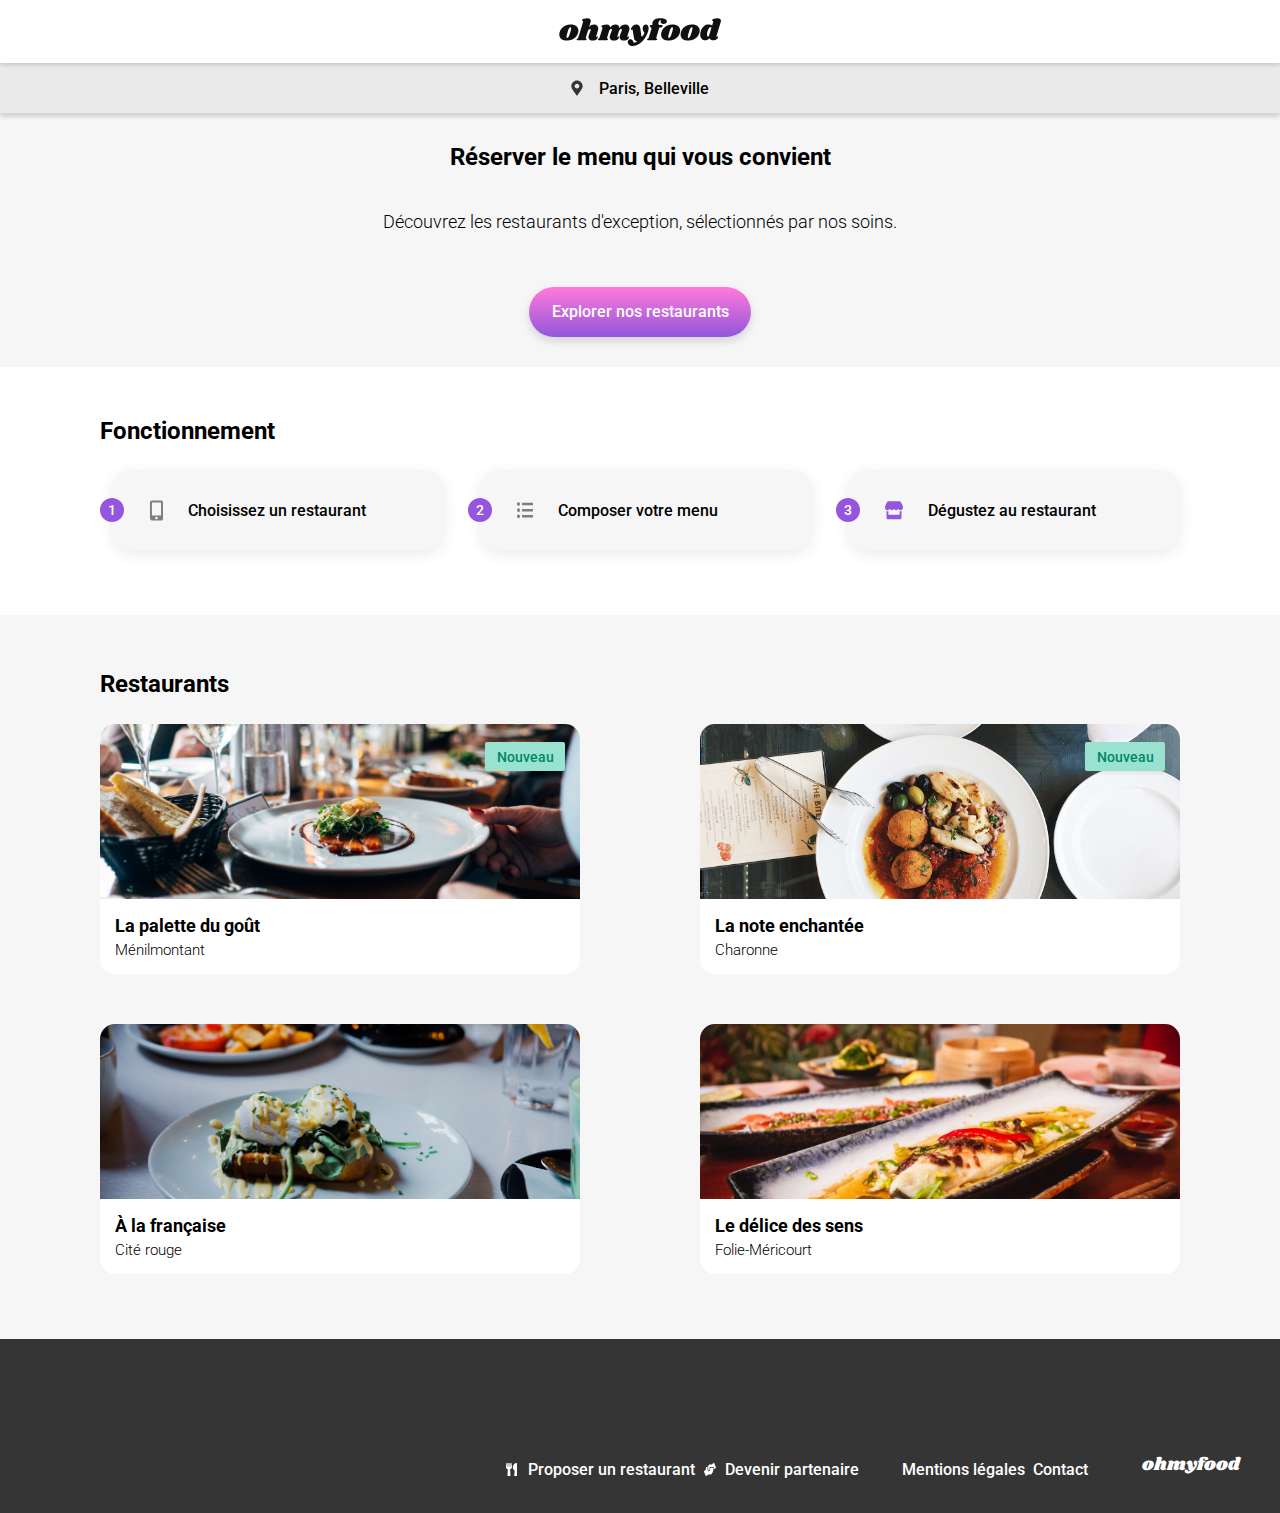
==== index.html @ 55ab9c28 "add responsive & css modifications" ====
<!DOCTYPE html>
<html lang="fr">
<head>
    <meta charset="UTF-8">
    <meta name="viewport" content="width=device-width, initial-scale=1.0">
    <title>Ohmyfood - Accueil</title>
    <link rel="stylesheet" href="assets/style.css">
    <link rel="stylesheet" href="https://cdnjs.cloudflare.com/ajax/libs/font-awesome/6.5.2/css/all.min.css" integrity="sha512-SnH5WK+bZxgPHs44uWIX+LLJAJ9/2PkPKZ5QiAj6Ta86w+fsb2TkcmfRyVX3pBnMFcV7oQPJkl9QevSCWr3W6A==" crossorigin="anonymous" referrerpolicy="no-referrer" />
</head>
<body>
    <header class="header">
        <img class="header__left-arrow--hidden" src="../assets/images/icon/left-arrow.svg" alt="flèche de retour indique vers la gauche">
        <img class="header__logo" src="assets/images/logo/ohmyfood@2x.svg" alt="logo du site Oh my food">
    </header>
    <main>
        <section class="location">
            <img class="location__logo" src="assets/images/icon/Pin.svg" alt="icon de localisation">
            <p class="location__text">Paris, Belleville</p>
        </section>
        <section class="discover">
            <h1 class="discover__title">Réserver le menu qui vous convient</h1>
            <p class="discover__text">Découvrez les restaurants d'exception, sélectionnés par nos soins.</p>
            <div>
                <a href="" class="discover__button">Explorer nos restaurants</a>
            </div>
        </section>
        <section class="process">
            <h2 class="process__title">Fonctionnement</h2>
            <div>
                <ol class="process__list">
                    <li>
                        <span>1</span>
                        <img src="assets/images/icon/mobile-screen-button.svg" alt="icon d'un téléphone portable">
                        <p>Choisissez un restaurant</p>
                    </li>
                    <li>
                        <span>2</span>
                        <img src="assets/images/icon/list-ul.svg" alt="icon qui représente une liste">
                        <p>Composer votre menu</p>
                    </li>
                    <li>
                        <span>3</span>
                        <img src="assets/images/icon/store.svg" alt="icon qui représente une boutique">
                        <p>Dégustez au restaurant</p>
                    </li>
                </ol>
            </div>
        </section>
        <section class="restaurants">
            <div class="restaurants-wrapper">
                <h2 class="restaurants__title">Restaurants</h2>
                <div class="restaurants__cards">
                    <a href="restaurants/menu-palette-du-gout.html">
                        <article class="card">
                            <div>
                                <p class="card__new">Nouveau</p>
                                <img src="assets/images/restaurants/jay-wennington.jpg" alt="photographie d'une assiette d'un menu du restaurant La palette du goût">
                            </div>
                            <div class="card-content">
                                <div class="card-content__text">
                                    <h3 class="card-content__text--title">La palette du goût</h3>
                                    <p class="card-content__text--subtitle">Ménilmontant</p>
                                </div>
                                <div class="">
                                    <i class="fa-regular fa-heart card-content__heart"></i>
                                </div>
                            </div>
                        </article>
                    </a>
                    <a href="restaurants/menu-note-enchantee.html">
                        <article class="card">
                            <div>
                                <p class="card__new">Nouveau</p>
                                <img src="assets/images/restaurants/menu-view.jpg" alt="photographie d'une assiette d'un menu du restaurant La note enchantée">
                            </div>
                            <div class="card-content">
                                <div class="card-content__text">
                                    <h3 class="card-content__text--title">La note enchantée</h3>
                                    <p class="card-content__text--subtitle">Charonne</p>
                                </div>
                                <div class="">
                                    <i class="fa-regular fa-heart card-content__heart"></i>
                                </div>
                            </div>
                        </article>
                    </a>
                    <a href="restaurants/menu-a-la-francaise.html">
                        <article class="card">
                            <div>
                                <img src="assets/images/restaurants/toa-heftiba.jpg" alt="photographie d'une assiette d'un menu du restaurant A la française">
                            </div>
                            <div class="card-content">
                                <div class="card-content__text">
                                    <h3 class="card-content__text--title">À la française</h3>
                                    <p class="card-content__text--subtitle">Cité rouge</p>
                                </div>
                                <div class="">
                                    <i class="fa-regular fa-heart card-content__heart"></i>
                                </div>
                            </div>
                        </article>
                    </a>
                    <a href="restaurants/menu-delice-des-sens.html">
                        <article class="card">
                            <div>
                                <img src="assets/images/restaurants/louis-hansel.jpg" alt="photographie d'une assiette d'un menu du restaurant Le délice des sens">
                            </div>
                            <div class="card-content">
                                <div class="card-content__text">
                                    <h3 class="card-content__text--title">Le délice des sens</h3>
                                    <p class="card-content__text--subtitle">Folie-Méricourt</p>
                                </div>
                                <div class="">
                                    <i class="fa-regular fa-heart card-content__heart"></i>
                                </div>
                            </div>
                        </article>
                    </a>
                </div>
            </div>
        </section>
    </main>
    <footer class="footer">
        <h4 class="footer__title">ohmyfood</h4>
        <ul>
            <li class="footer__list-1">
                <img src="assets/images/icon/fork-icon.svg" alt="icon qui représente une fourchette">
                <p>Proposer un restaurant</p>
            </li>
            <li class="footer__list-2">
                <img src="assets/images/icon/handshake-icon.svg" alt="icon poignée de mains">
                <p>Devenir partenaire</p>
            </li>
            <li>Mentions légales</li>
            <li>Contact</li>
        </ul>
    </footer>
</body>
</html>
---- assets/style.css ----
@import url("https://fonts.googleapis.com/css2?family=Roboto:wght@300;400;500;700&family=Shrikhand&display=swap");
* {
  margin: 0;
  padding: 0;
}

ul, li {
  list-style: none;
}

a {
  text-decoration: none;
}

:root {
  /* colors */
  --purple: #9356DC;
  --pink: #FF79DA;
  --dark-blue: #003A68;
  --light-blue: #89C8FA;
  --dark-green: #008766;
  --light-green: #99E2D0;
  --dark-grey: #EAEAEA;
  --light-grey: #F6F6F6;
  --white: #FFFFFF;
  --dark: #353535;
  --black: #000000;
}

:root {
  /* font-family */
  --body-font: "Roboto";
  --section-title-font: "Roboto";
  --button-font: "Roboto";
  --header-font: "Shrikhand";
  --menu-title-font: "Shrikhand";
  --footer-title-font: "Shrikhand";
  /* font-weight */
  --body-font-weight: 300;
  --title-font-weight: 700;
  --plate-title-font-weight: 500;
  --button-font-weight: 500;
  --header-font-weight: 400;
  --menu-title-font-weight: 400;
  --footer-title-font-weight: 400;
  --footer-font-weight: 500;
  /* font-size */
  --header-title-font-size: 30px;
  --menu-title-font-size: 28px;
  --section-title-font-size: 24px;
  --body-highlight-font-size: 18px;
  --details-font-size: 17px;
  --body-font-size: 16px;
  --details-font-size: 15px;
}

body {
  background-color: var(--white);
}

/* header */
.header {
  display: flex;
  align-items: center;
  justify-content: center;
  width: 100%;
  height: 63px;
  box-shadow: 0 2px 4px rgba(0, 0, 0, 0.1490196078);
  position: relative;
  z-index: 2;
}
.header__left-arrow {
  position: absolute;
  padding: 7px;
  left: 16px;
  top: 17px;
  width: 17.2px;
  height: 16px;
  color: black;
}
.header__left-arrow--hidden {
  display: none;
}
.header__logo {
  width: 162px;
  height: 44px;
}

/* header old version 

.header {
    display: flex;
    justify-content: center;
    align-items: center;
    height: 3.94rem;
    box-shadow: 0 2px 4px #00000026;
    position: relative;
    z-index: 2;
    &__logo {
        width: 10.125rem;
        height: 2.75rem;
    }
}

*/
/* location */
.location {
  height: 3.125rem;
  display: flex;
  justify-content: center;
  align-items: center;
  gap: 1.06rem;
  background-color: var(--dark-grey);
  box-shadow: 0 4px 4px rgba(0, 0, 0, 0.1450980392);
  position: relative;
  z-index: 1;
}
.location__logo {
  width: 0.75rem;
  height: 1rem;
}
.location__text {
  font-family: var(--body-font);
  font-weight: var(--button-font-weight);
  font-size: var(--body-font-size);
}

/* discover menu */
.discover {
  background-color: var(--light-grey);
  padding: 39px 0 57px 0;
  position: relative;
  z-index: 0;
}
.discover__title {
  height: 4.25rem;
  font-family: var(--section-title-font);
  font-weight: var(--title-font-weight);
  font-size: var(--section-title-font-size);
  text-align: center;
  padding: 0 3.13rem;
}
.discover__text {
  height: 2.88rem;
  text-align: center;
  font-family: var(--body-font);
  font-weight: var(--body-font-weight);
  font-size: var(--body-highlight-font-size);
  padding: 0 1.88rem 1.88rem 1.88rem;
}
.discover a {
  text-decoration: none;
  text-align: center;
}
.discover div {
  display: flex;
  align-items: center;
  justify-content: center;
}
.discover__button {
  line-height: 1.5rem;
  padding: 0.81rem 1.4rem;
  background: linear-gradient(0deg, var(--purple) 1%, var(--pink) 99%);
  color: var(--white);
  font-family: var(--button-font);
  font-weight: var(--button-font-weight);
  font-size: var(--body-font-size);
  text-decoration: none;
  text-align: center;
  border-radius: 1.56rem;
  box-shadow: 0 4px 10px rgba(0, 0, 0, 0.1450980392);
  border: none;
}

/* Order process */
.process {
  background-color: var(--white);
  padding: 50px 20px 40px 20px;
}

.process__title {
  font-family: var(--section-title-font);
  font-weight: var(--title-font-weight);
  font-size: var(--section-title-font-size);
}

.process__list {
  display: flex;
  flex-direction: column;
  padding: 25px 0;
  list-style-type: none;
  gap: 25px;
}
.process__list li {
  display: flex;
  flex-direction: row;
  align-items: center;
  gap: 25px;
  background-color: var(--light-grey);
  box-shadow: 0 4px 15px rgba(0, 0, 0, 0.0823529412);
  border-radius: 20px;
  padding: 28px 0;
  margin-left: 12px;
  font-family: var(--body-font);
  font-weight: var(--button-font-weight);
  font-size: var(--body-font-size);
}
.process__list li span {
  display: flex;
  align-items: center;
  justify-content: center;
  border-radius: 50%;
  margin-left: -12px;
  color: var(--white);
  background-color: var(--purple);
  width: 24px;
  height: 24px;
  font-size: 14px;
}

/* restaurants list */
.restaurants {
  padding: 55px 18px 65px;
  background-color: var(--light-grey);
}
.restaurants__cards {
  display: flex;
  flex-direction: column;
  padding-top: 26px;
  gap: 18px;
}
.restaurants__title {
  font-family: var(--section-title-font);
  font-weight: var(--title-font-weight);
  font-size: var(--section-title-font-size);
}

a {
  text-decoration: none;
}

.card {
  height: 250px;
  border-radius: 15px;
  background-color: var(--white);
  position: relative;
}
.card__new {
  z-index: 1;
  position: absolute;
  right: 15px;
  top: 18px;
  display: flex;
  align-items: center;
  justify-content: center;
  color: #008766;
  font-size: 14px;
  font-weight: var(--button-font-weight);
  font-family: var(--body-font);
  text-decoration: none;
  background-color: #99E2D0;
  width: 80px;
  height: 29px;
  border-radius: 2px;
  box-shadow: 0 2px 4px rgba(0, 0, 0, 0.0823529412);
}

.card img {
  position: relative;
  object-fit: cover;
  height: 175px;
  width: 100%;
  border-radius: 15px 15px 0 0;
}

.card-content {
  display: flex;
  flex-direction: row;
  justify-content: space-between;
  align-items: center;
  height: 67px;
  padding: 0 25px 0 15px;
}
.card-content__text {
  display: flex;
  flex-direction: column;
  gap: 5px;
}
.card-content__text--title {
  font-family: var(--body-font);
  font-weight: var(--title-font-weight);
  font-size: var(--body-highlight-font-size);
  color: black;
}
.card-content__text--subtitle {
  font-family: var(--body-font);
  font-weight: var(--body-font-weight);
  font-size: var(--details-font-size);
  color: black;
}
.card-content__heart {
  width: 22px;
  height: 21px;
  color: black;
}

/* footer */
.footer {
  background-color: var(--dark);
  padding: 22px 0 19px 25px;
  color: var(--white);
}
.footer__title {
  font-family: var(--footer-title-font);
  font-weight: var(--footer-title-font-weight);
  font-size: var(--body-highlight-font-size);
  color: var(--white);
  padding: 0 0 16px 0;
}
.footer__list-1 {
  display: flex;
  gap: 11px;
  align-items: center;
}
.footer__list-1 img {
  width: 11px;
  height: 13px;
}
.footer__list-2 {
  display: flex;
  gap: 9px;
  align-items: center;
}
.footer__list-2 img {
  width: 12px;
  height: 13px;
}

.footer ul li {
  list-style-type: none;
  font-family: var(--body-font);
  font-weight: var(--footer-font-weight);
  font-size: var(--body-font-size);
  line-height: 19px;
  padding: 4px;
}

/* Restaurant page */
.main-container {
  background-color: var(--white);
}

.restaurant-hero-banner {
  position: relative;
  z-index: 0;
}
.restaurant-hero-banner img {
  object-fit: cover;
  width: 100%;
  vertical-align: top;
  max-height: 383px;
}

.restaurant-menu-page {
  background-color: var(--light-grey);
  border-radius: 40px 40px 0 0;
  padding-top: 32px;
  position: relative;
  z-index: 1;
  margin-top: -40px;
}
.restaurant-menu-page__title-wrapper {
  display: flex;
  align-items: center;
  justify-content: center;
  margin: 0 auto;
  gap: 30px;
}
.restaurant-menu-page__title {
  font-family: var(--menu-title-font);
  font-weight: var(--menu-title-font-weight);
  font-size: var(--menu-title-font-size);
}
.restaurant-menu-page__heart-icon {
  padding-right: 24px;
}

.plate-type {
  padding: 0 13px;
  max-width: 634px;
  margin: auto;
}
.plate-type__name {
  font-family: var(--section-title-font);
  font-weight: var(--body-font-weight);
  font-size: var(--body-font-size);
  height: 27px;
  margin-bottom: 12px;
  padding-top: 40px;
  border-bottom: 3px solid var(--light-green);
  width: 40px;
}

.plate-card {
  background-color: var(--white);
  padding: 13.5px 15px;
  border-radius: 15px;
  box-shadow: 0 4.01px 15.04px 0 rgba(0, 0, 0, 0.062745098);
  margin-top: 12px;
}
.plate-card a {
  display: flex;
  flex-direction: row;
  justify-content: space-between;
  color: var(--black);
}

.plate-card-menu__title {
  font-family: var(--body-font);
  font-weight: var(--plate-title-font-weight);
  font-size: var(--body-highlight-font-size);
  line-height: 21px;
  margin-bottom: 5px;
}
.plate-card-menu__details {
  font-family: var(--body-font);
  font-weight: var(--body-font-weight);
  font-size: var(--details-font-size);
  line-height: 18px;
}

.plate-card-price {
  font-family: var(--body-font);
  font-weight: var(--title-font-weight);
  font-size: var(--details-font-size);
  display: flex;
  align-items: end;
}

.restaurant-order {
  display: flex;
  align-items: center;
  justify-content: center;
  padding: 40px;
  background-color: var(--light-grey);
}
.restaurant-order__button {
  line-height: 1.5rem;
  padding: 0.81rem 1.4rem;
  background: linear-gradient(0deg, var(--purple) 1%, var(--pink) 99%);
  color: var(--white);
  font-family: var(--button-font);
  font-weight: var(--button-font-weight);
  font-size: var(--body-font-size);
  text-decoration: none;
  text-align: center;
  border-radius: 1.56rem;
  box-shadow: 0 4px 10px rgba(0, 0, 0, 0.1450980392);
  border: none;
  padding: 0.81rem 3rem;
}

/* Responsive Design */
@media screen and (min-width: 1024px) {
  main {
    width: 100%;
  }
  .discover {
    padding: 30px 0;
  }
  .process {
    width: 1080px;
    margin: 0 auto;
    max-width: 95%;
  }
  .process__list {
    display: flex;
    flex-direction: row;
    gap: 36px;
    margin-left: 12px;
  }
  .process li {
    width: 335px;
    margin: auto;
  }
  .restaurants-wrapper {
    width: 1080px;
    margin: 0 auto;
    max-width: 95%;
  }
  .restaurants {
    padding-right: 0;
    padding-left: 0;
  }
  .restaurants__cards {
    flex-direction: row;
    flex-wrap: wrap;
    justify-content: space-between;
    gap: 50px;
  }
  .card {
    width: 460px;
  }
}
@media screen and (min-width: 1024px) and (min-width: 1080px) {
  .card {
    width: 480px;
  }
}
@media screen and (min-width: 1024px) {
  .footer {
    display: flex;
    flex-direction: row-reverse;
    width: auto;
    height: 114px;
    padding: 30px 40px;
  }
  .footer__title {
    display: flex;
    align-items: end;
    padding-bottom: 5px;
  }
  .footer ul {
    display: flex;
    flex-direction: row;
    align-items: end;
    width: 640px;
  }
  .footer__list-1 {
    width: 190px;
  }
  .footer__list-2 {
    width: 190px;
  }
}
/* Responsive Design Restaurant page */
@media screen and (max-width: 374px) {
  .restaurant-menu-page__title-wrapper {
    justify-content: space-between;
  }
  .restaurant-menu-page__title {
    font-size: var(--section-title-font-size);
    padding-left: 20px;
  }
}
@media screen and (min-width: 1024px) {
  .restaurant-menu-page-and-order-wrapper {
    max-width: 1055px;
    margin: auto;
  }
  .restaurant-menu-page {
    padding-top: 51px;
  }
}

/*# sourceMappingURL=style.css.map */
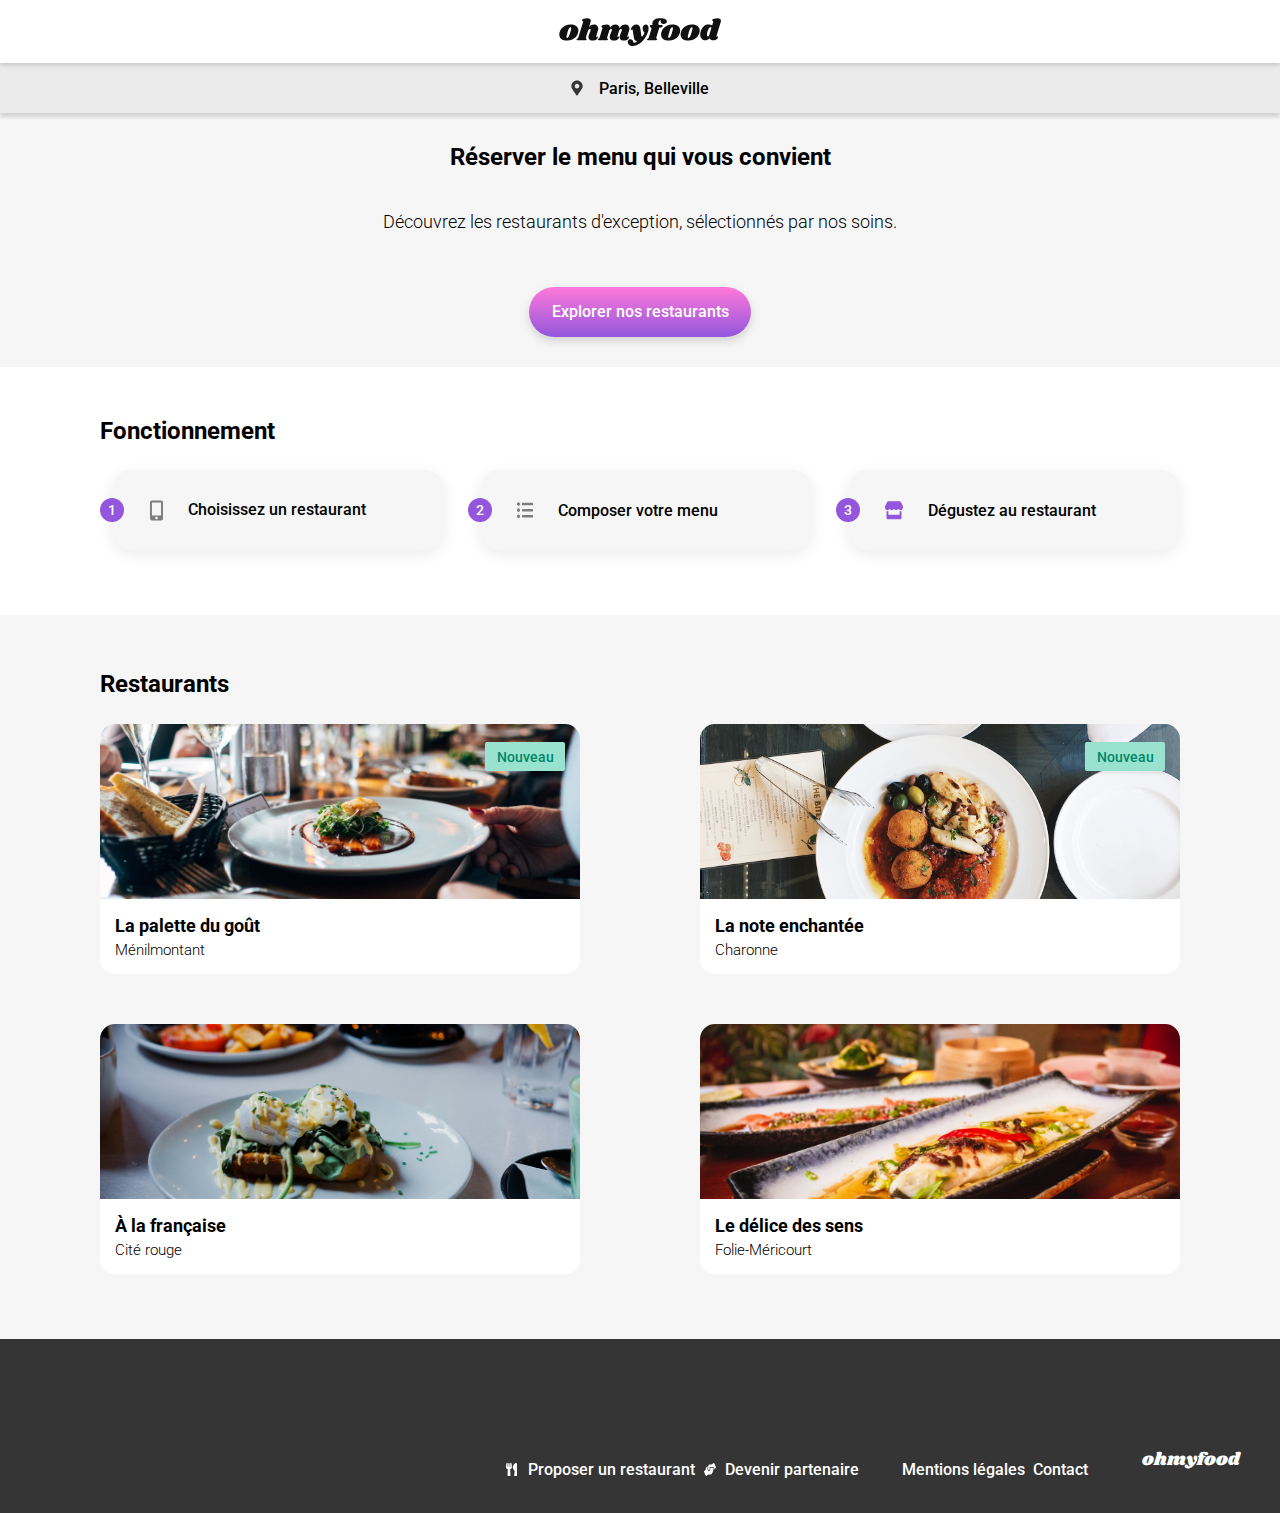
==== commit aaaebdf9: "html update & add link to footer" ====
--- a/index.html
+++ b/index.html
@@ -21,7 +21,7 @@
             <h1 class="discover__title">Réserver le menu qui vous convient</h1>
             <p class="discover__text">Découvrez les restaurants d'exception, sélectionnés par nos soins.</p>
             <div>
-                <a href="" class="discover__button">Explorer nos restaurants</a>
+                <a href="#restaurant-explorer" class="discover__button">Explorer nos restaurants</a>
             </div>
         </section>
         <section class="process">
@@ -30,23 +30,29 @@
                 <ol class="process__list">
                     <li>
                         <span>1</span>
-                        <img src="assets/images/icon/mobile-screen-button.svg" alt="icon d'un téléphone portable">
-                        <p>Choisissez un restaurant</p>
+                        <div class="process__list--centered">
+                            <img src="assets/images/icon/mobile-screen-button.svg" alt="icon d'un téléphone portable">
+                            <p>Choisissez un restaurant</p>
+                        </div>
                     </li>
                     <li>
                         <span>2</span>
-                        <img src="assets/images/icon/list-ul.svg" alt="icon qui représente une liste">
-                        <p>Composer votre menu</p>
+                        <div class="process__list--centered">
+                            <img src="assets/images/icon/list-ul.svg" alt="icon qui représente une liste">
+                            <p>Composer votre menu</p>
+                        </div>
                     </li>
                     <li>
                         <span>3</span>
-                        <img src="assets/images/icon/store.svg" alt="icon qui représente une boutique">
-                        <p>Dégustez au restaurant</p>
+                        <div class="process__list--centered">
+                            <img src="assets/images/icon/store.svg" alt="icon qui représente une boutique">
+                            <p>Dégustez au restaurant</p>
+                        </div>
                     </li>
                 </ol>
             </div>
         </section>
-        <section class="restaurants">
+        <section id="restaurant-explorer" class="restaurants">
             <div class="restaurants-wrapper">
                 <h2 class="restaurants__title">Restaurants</h2>
                 <div class="restaurants__cards">
@@ -121,7 +127,7 @@
         </section>
     </main>
     <footer class="footer">
-        <h4 class="footer__title">ohmyfood</h4>
+        <h4 class="footer__title"><a class="footer__title" href="../index.html">ohmyfood</a></h4>
         <ul>
             <li class="footer__list-1">
                 <img src="assets/images/icon/fork-icon.svg" alt="icon qui représente une fourchette">
@@ -132,7 +138,7 @@
                 <p>Devenir partenaire</p>
             </li>
             <li>Mentions légales</li>
-            <li>Contact</li>
+            <li><a class="footer__contact-link" href="mailto:contact@ohmyfood.com">Contact</a></li>
         </ul>
     </footer>
 </body>
--- a/assets/style.css
+++ b/assets/style.css
@@ -218,6 +218,13 @@
   font-size: 14px;
 }
 
+/* for media queries 425px to 1023px */
+.process__list--centered {
+  display: flex;
+  flex-direction: row;
+  gap: 25px;
+}
+
 /* restaurants list */
 .restaurants {
   padding: 55px 18px 65px;
@@ -335,6 +342,9 @@
   width: 12px;
   height: 13px;
 }
+.footer__contact-link {
+  color: var(--white);
+}
 
 .footer ul li {
   list-style-type: none;
@@ -358,7 +368,7 @@
   object-fit: cover;
   width: 100%;
   vertical-align: top;
-  max-height: 383px;
+  max-height: 275px;
 }
 
 .restaurant-menu-page {
@@ -461,6 +471,20 @@
 }
 
 /* Responsive Design */
+@media screen and (min-width: 425px) and (max-width: 1023px) {
+  .process__list li {
+    gap: 0px;
+  }
+  .process__list--centered {
+    margin: 0 auto;
+  }
+}
+@media screen and (min-width: 580px) and (max-width: 1023px) {
+  .process, .restaurants-wrapper {
+    max-width: 580px;
+    margin: auto;
+  }
+}
 @media screen and (min-width: 1024px) {
   main {
     width: 100%;
@@ -544,6 +568,9 @@
   }
 }
 @media screen and (min-width: 1024px) {
+  .restaurant-hero-banner img {
+    max-height: 383px;
+  }
   .restaurant-menu-page-and-order-wrapper {
     max-width: 1055px;
     margin: auto;
@@ -552,5 +579,6 @@
     padding-top: 51px;
   }
 }
+/* loader */
 
 /*# sourceMappingURL=style.css.map */
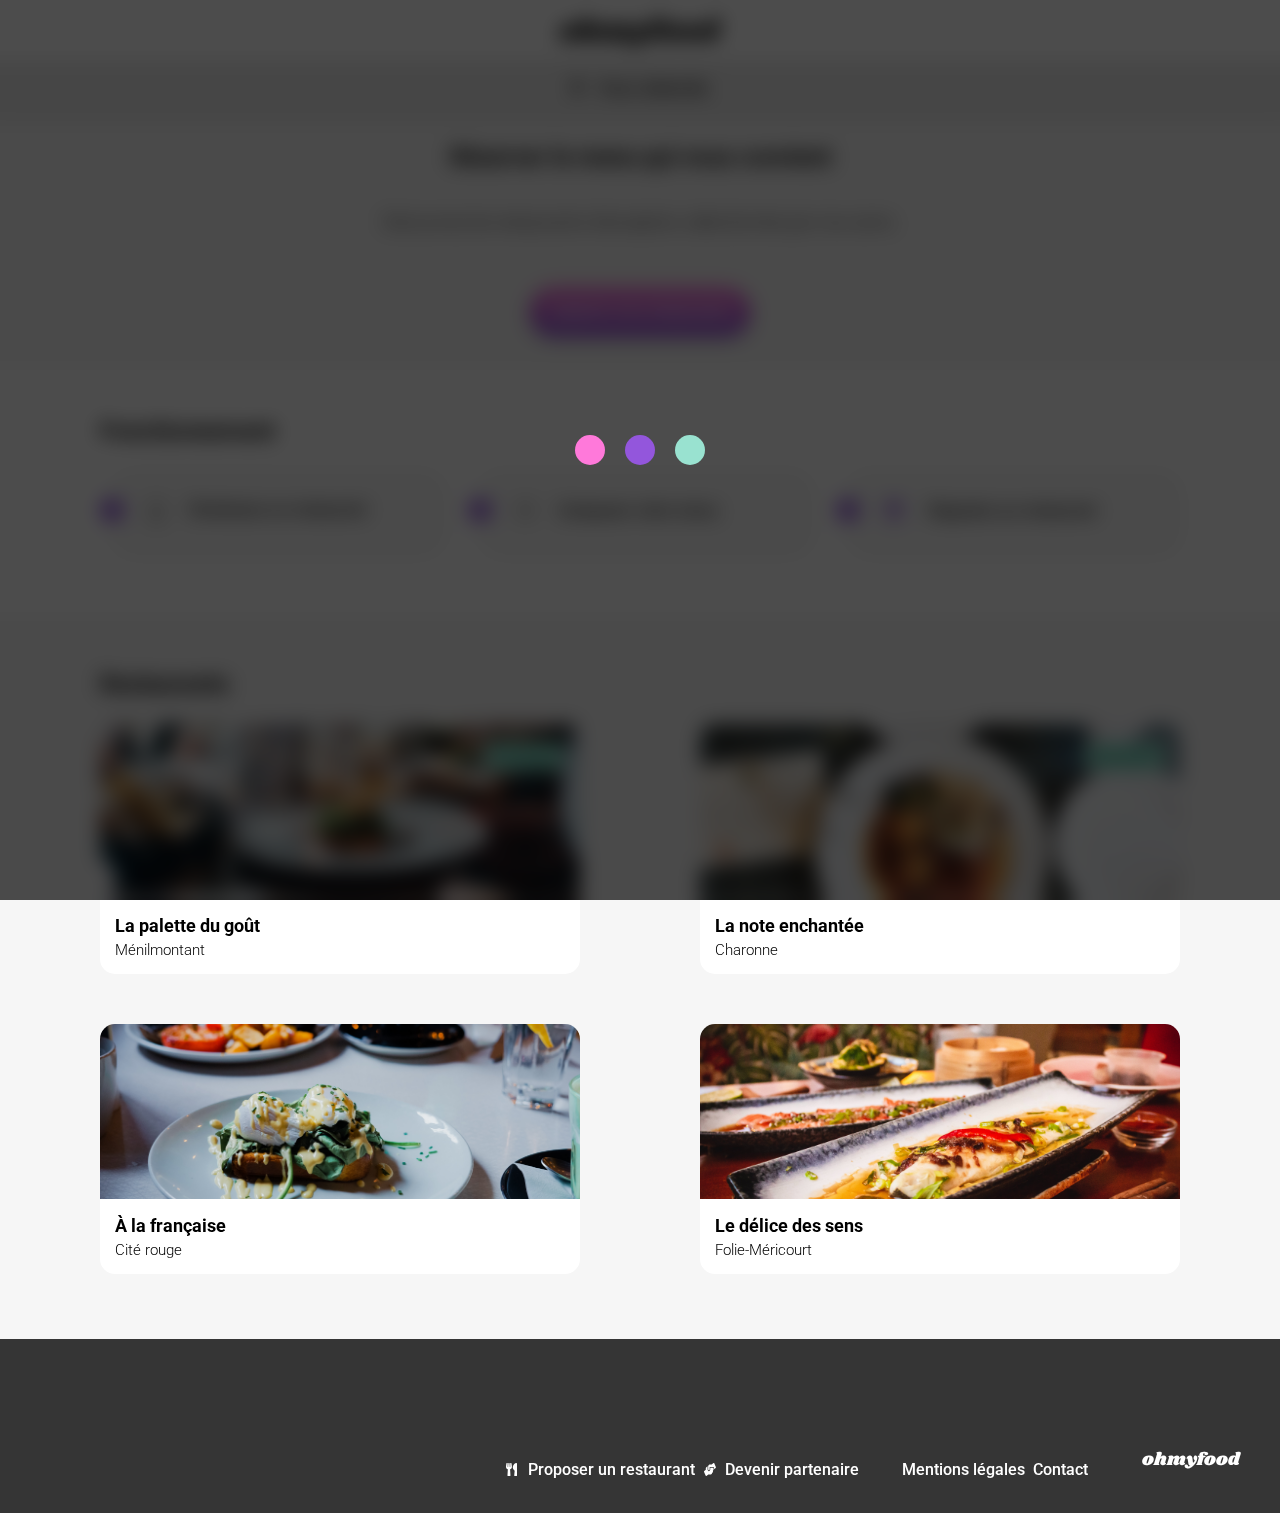
==== commit 4e943855: "add loader main page" ====
--- a/index.html
+++ b/index.html
@@ -8,6 +8,11 @@
     <link rel="stylesheet" href="https://cdnjs.cloudflare.com/ajax/libs/font-awesome/6.5.2/css/all.min.css" integrity="sha512-SnH5WK+bZxgPHs44uWIX+LLJAJ9/2PkPKZ5QiAj6Ta86w+fsb2TkcmfRyVX3pBnMFcV7oQPJkl9QevSCWr3W6A==" crossorigin="anonymous" referrerpolicy="no-referrer" />
 </head>
 <body>
+    <div class="loader-container">
+        <div class="dot d1"></div>
+        <div class="dot d2"></div>
+        <div class="dot d3"></div>
+    </div>
     <header class="header">
         <img class="header__left-arrow--hidden" src="../assets/images/icon/left-arrow.svg" alt="flèche de retour indique vers la gauche">
         <img class="header__logo" src="assets/images/logo/ohmyfood@2x.svg" alt="logo du site Oh my food">
--- a/assets/style.css
+++ b/assets/style.css
@@ -580,5 +580,44 @@
   }
 }
 /* loader */
+.loader-container {
+  position: absolute;
+  z-index: 3;
+  backdrop-filter: blur(10px) brightness(0.3);
+  background-blend-mode: darken;
+  width: 100%;
+  height: 100%;
+  display: flex;
+  justify-content: center;
+  align-items: center;
+  transition: opacity 3s ease-in-out;
+}
+
+.dot {
+  width: 30px;
+  height: 30px;
+  border-radius: 50%;
+  margin: 0 10px;
+  animation: loader infinite 0.3s alternate;
+}
+
+@keyframes loader {
+  100% {
+    transform: translateY(-30px);
+  }
+}
+.d1 {
+  background-color: var(--pink);
+}
+
+.d2 {
+  background-color: var(--purple);
+  animation-delay: 0.05s;
+}
+
+.d3 {
+  background-color: var(--light-green);
+  animation-delay: 0.1s;
+}
 
 /*# sourceMappingURL=style.css.map */
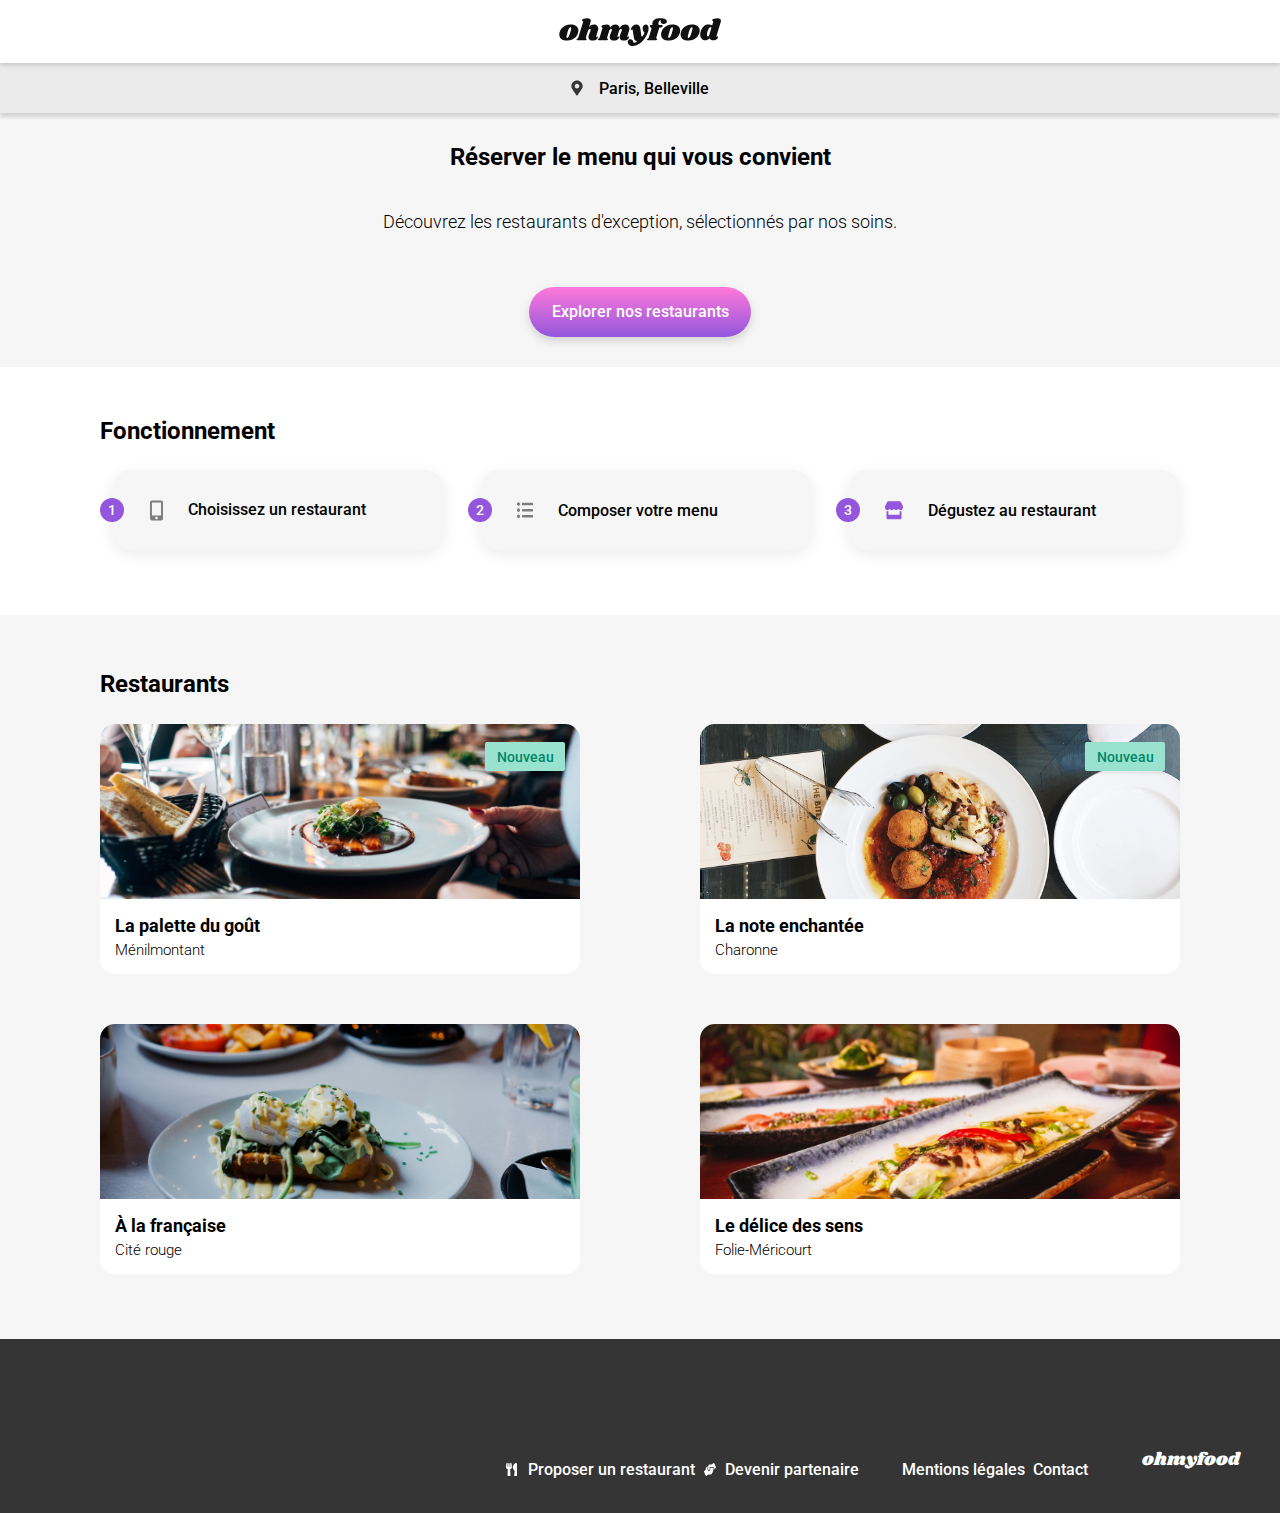
==== commit e995eef5: "modif loader" ====
--- a/index.html
+++ b/index.html
@@ -8,10 +8,12 @@
     <link rel="stylesheet" href="https://cdnjs.cloudflare.com/ajax/libs/font-awesome/6.5.2/css/all.min.css" integrity="sha512-SnH5WK+bZxgPHs44uWIX+LLJAJ9/2PkPKZ5QiAj6Ta86w+fsb2TkcmfRyVX3pBnMFcV7oQPJkl9QevSCWr3W6A==" crossorigin="anonymous" referrerpolicy="no-referrer" />
 </head>
 <body>
-    <div class="loader-container">
-        <div class="dot d1"></div>
-        <div class="dot d2"></div>
-        <div class="dot d3"></div>
+    <div class="loader-container-display">
+        <div class="loader-container">
+            <div class="dot d1"></div>
+            <div class="dot d2"></div>
+            <div class="dot d3"></div>
+        </div>
     </div>
     <header class="header">
         <img class="header__left-arrow--hidden" src="../assets/images/icon/left-arrow.svg" alt="flèche de retour indique vers la gauche">
--- a/assets/style.css
+++ b/assets/style.css
@@ -579,45 +579,77 @@
     padding-top: 51px;
   }
 }
-/* loader */
+/* loader animation */
+.loader-container-display {
+  animation: DisplayNone 3s;
+}
+
+@keyframes DisplayNone {
+  100% {
+    display: none;
+  }
+}
+/*
+
 .loader-container {
-  position: absolute;
-  z-index: 3;
-  backdrop-filter: blur(10px) brightness(0.3);
-  background-blend-mode: darken;
-  width: 100%;
-  height: 100%;
-  display: flex;
-  justify-content: center;
-  align-items: center;
-  transition: opacity 3s ease-in-out;
+    position: fixed;
+    z-index: 3;
+    backdrop-filter: blur(10px) brightness(0.3);
+    width: 100%;
+    height: 100%;
+    display: flex;
+    justify-content: center;
+    align-items: center;
+    opacity: 1;
+    transition: opacity 3s ease-in-out;
+
 }
 
 .dot {
-  width: 30px;
-  height: 30px;
-  border-radius: 50%;
-  margin: 0 10px;
-  animation: loader infinite 0.3s alternate;
+    width: 30px;
+    height: 30px;
+    border-radius: 50%;
+    margin: 0 10px;
+    animation: loader infinite 0.3s alternate;
 }
 
 @keyframes loader {
-  100% {
-    transform: translateY(-30px);
-  }
-}
+    100% {
+        transform: translateY(-30px);
+    }
+}
+
+*/
+/*
+
 .d1 {
+    background-color: var(--pink);
+}
+
+.d2 {
+    background-color: var(--purple);
+    animation-delay: 0.05s;
+}
+
+.d3 {
+    background-color: var(--light-green);
+    animation-delay: 0.1s;
+}
+
+*/
+.d1 {
+  animation-delay: 0.05s;
   background-color: var(--pink);
 }
 
 .d2 {
-  background-color: var(--purple);
-  animation-delay: 0.05s;
+  animation-delay: 0.1s;
+  background-color: var(--pink);
 }
 
 .d3 {
-  background-color: var(--light-green);
-  animation-delay: 0.1s;
+  animation-delay: 0.15s;
+  background-color: var(--pink);
 }
 
 /*# sourceMappingURL=style.css.map */
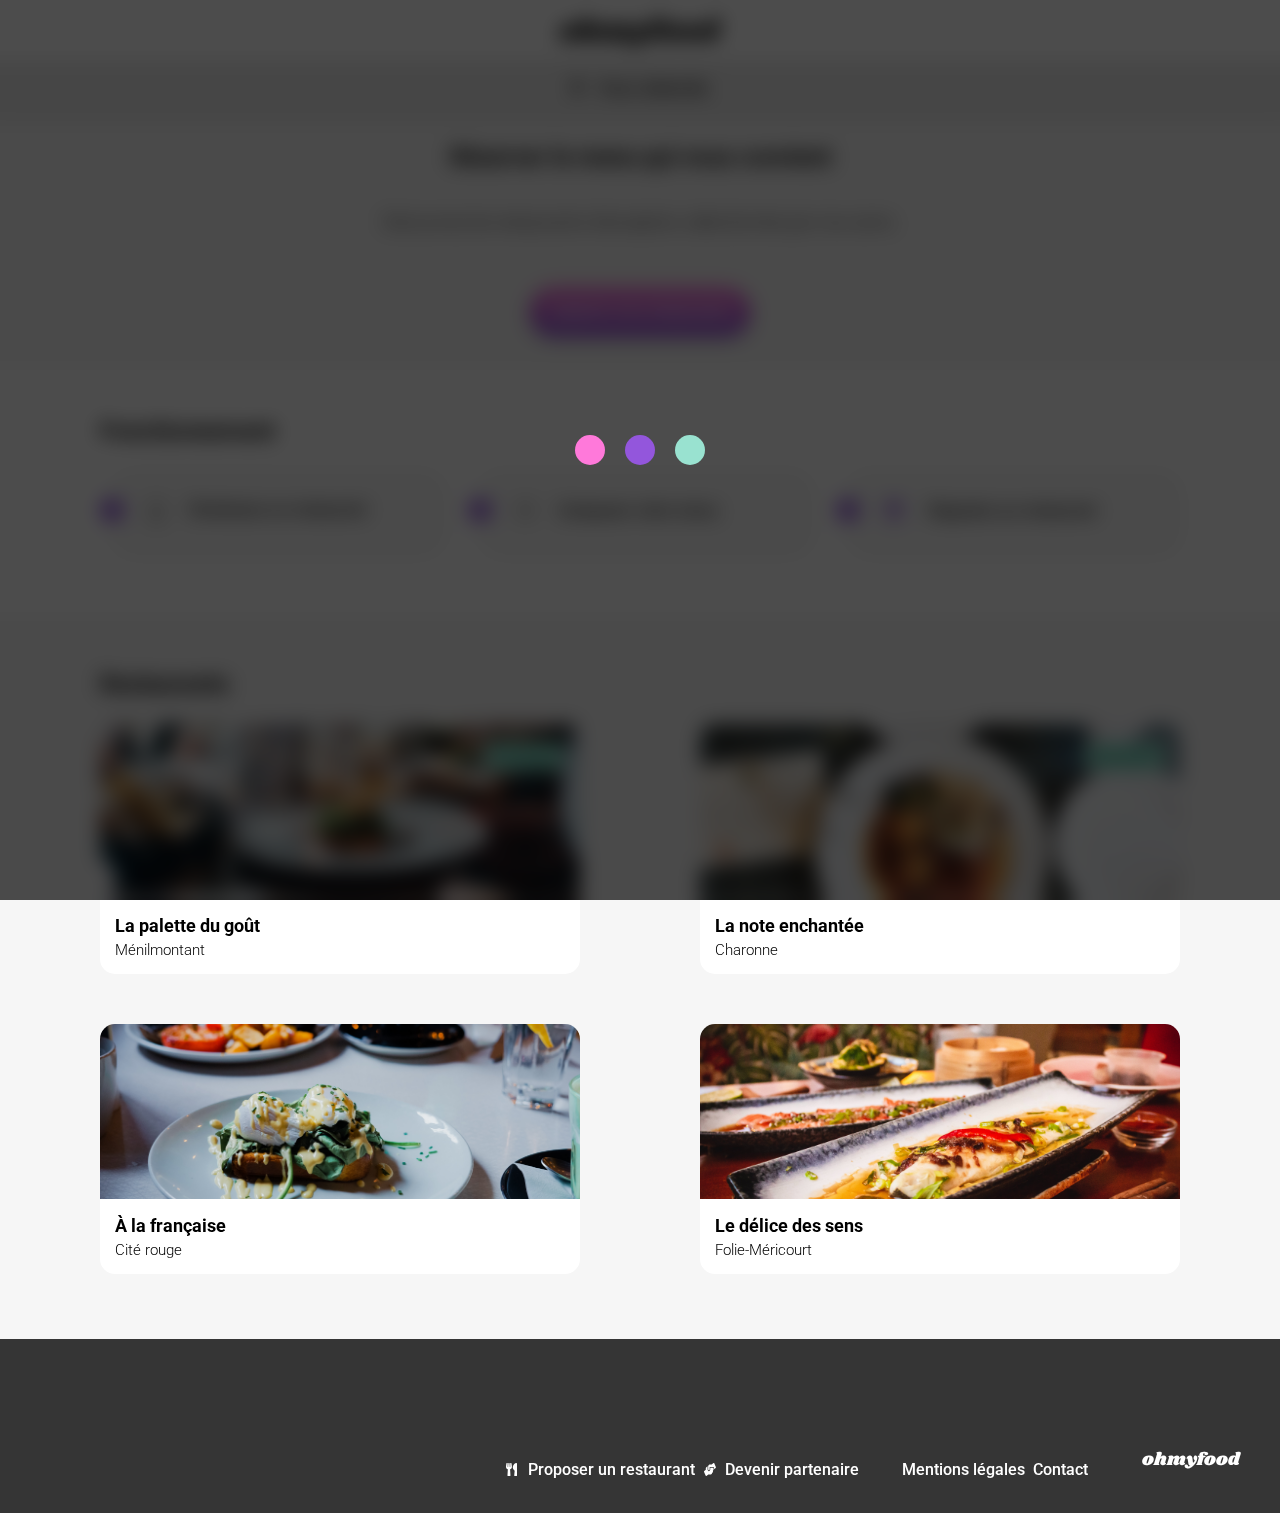
==== commit 552173cb: "adding animations: loader / button / heart / check-slider" ====
--- a/index.html
+++ b/index.html
@@ -74,8 +74,9 @@
                                     <h3 class="card-content__text--title">La palette du goût</h3>
                                     <p class="card-content__text--subtitle">Ménilmontant</p>
                                 </div>
-                                <div class="">
-                                    <i class="fa-regular fa-heart card-content__heart"></i>
+                                <div class="heart-wrapper">
+                                    <i class="fa-regular fa-heart heart-wrapper__heart"></i>
+                                    <i class="fa-solid fa-heart heart-wrapper__heart heart-wrapper__heart--filled"></i>
                                 </div>
                             </div>
                         </article>
@@ -91,8 +92,9 @@
                                     <h3 class="card-content__text--title">La note enchantée</h3>
                                     <p class="card-content__text--subtitle">Charonne</p>
                                 </div>
-                                <div class="">
-                                    <i class="fa-regular fa-heart card-content__heart"></i>
+                                <div class="heart-wrapper">
+                                    <i class="fa-regular fa-heart heart-wrapper__heart"></i>
+                                    <i class="fa-solid fa-heart heart-wrapper__heart heart-wrapper__heart--filled"></i>
                                 </div>
                             </div>
                         </article>
@@ -107,8 +109,9 @@
                                     <h3 class="card-content__text--title">À la française</h3>
                                     <p class="card-content__text--subtitle">Cité rouge</p>
                                 </div>
-                                <div class="">
-                                    <i class="fa-regular fa-heart card-content__heart"></i>
+                                <div class="heart-wrapper">
+                                    <i class="fa-regular fa-heart heart-wrapper__heart"></i>
+                                    <i class="fa-solid fa-heart heart-wrapper__heart heart-wrapper__heart--filled"></i>
                                 </div>
                             </div>
                         </article>
@@ -123,8 +126,9 @@
                                     <h3 class="card-content__text--title">Le délice des sens</h3>
                                     <p class="card-content__text--subtitle">Folie-Méricourt</p>
                                 </div>
-                                <div class="">
-                                    <i class="fa-regular fa-heart card-content__heart"></i>
+                                <div class="heart-wrapper">
+                                    <i class="fa-regular fa-heart heart-wrapper__heart"></i>
+                                    <i class="fa-solid fa-heart heart-wrapper__heart heart-wrapper__heart--filled"></i>
                                 </div>
                             </div>
                         </article>
--- a/assets/style.css
+++ b/assets/style.css
@@ -54,6 +54,109 @@
   --details-font-size: 15px;
 }
 
+/* Variables */
+/* Mixin */
+/* loader animation */
+.loader-container-display {
+  position: fixed;
+  display: flex;
+  justify-content: center;
+  align-items: center;
+  z-index: 3;
+  width: 100%;
+  height: 100%;
+  backdrop-filter: blur(10px) brightness(0.3);
+  animation: fadeOut 2s forwards;
+}
+
+@keyframes fadeOut {
+  0% {
+    opacity: 1;
+    visibility: visible;
+  }
+  99% {
+    opacity: 1;
+    visibility: visible;
+  }
+  100% {
+    opacity: 0;
+    visibility: hidden;
+  }
+}
+.loader-container {
+  position: relative;
+  z-index: 3;
+  backdrop-filter: blur(10px) brightness(0.3);
+  display: flex;
+  justify-content: center;
+  align-items: center;
+  width: 100%;
+  height: 100%;
+}
+
+.dot {
+  width: 30px;
+  height: 30px;
+  border-radius: 50%;
+  margin: 0 10px;
+  animation: loader infinite 0.3s alternate;
+}
+
+@keyframes loader {
+  100% {
+    transform: translateY(-30px);
+  }
+}
+.d1 {
+  background-color: var(--pink);
+}
+
+.d2 {
+  background-color: var(--purple);
+  animation-delay: 0.05s;
+}
+
+.d3 {
+  background-color: var(--light-green);
+  animation-delay: 0.1s;
+}
+
+/* Plate animation */
+@keyframes fadeIn {
+  0% {
+    opacity: 0;
+    transform: translateY(20px);
+  }
+  100% {
+    opacity: 1;
+    transform: translateY(0);
+  }
+}
+.plate-type__name {
+  opacity: 0;
+  animation: fadeIn 1s ease-in-out 0.3s forwards;
+}
+.plate-type .plate-list {
+  opacity: 0;
+  animation: fadeIn 1s ease-in-out 0.8s forwards;
+}
+.plate-type .plate-list li {
+  opacity: 0;
+}
+.plate-type .plate-list li:nth-child(1) {
+  animation: fadeIn 1s ease-in-out 1.3s forwards;
+}
+.plate-type .plate-list li:nth-child(2) {
+  animation: fadeIn 1s ease-in-out 1.8s forwards;
+}
+.plate-type .plate-list li:nth-child(3) {
+  animation: fadeIn 1s ease-in-out 2.3s forwards;
+}
+.plate-type .plate-list li:nth-child(4) {
+  animation: fadeIn 1s ease-in-out 2.8s forwards;
+}
+
+/* Slider */
 body {
   background-color: var(--white);
 }
@@ -170,6 +273,12 @@
   border-radius: 1.56rem;
   box-shadow: 0 4px 10px rgba(0, 0, 0, 0.1450980392);
   border: none;
+  transition: transform 0.4s, box-shadow 0.4s;
+}
+.discover__button:hover {
+  transform: scale(1.1);
+  background: linear-gradient(0deg, #a16be0 1%, #ff93e1 99%);
+  box-shadow: 0 4px 20px rgba(0, 0, 0, 0.4392156863);
 }
 
 /* Order process */
@@ -287,6 +396,13 @@
   align-items: center;
   height: 67px;
   padding: 0 25px 0 15px;
+  /*
+      &__heart {
+          font-size: var(--section-title-font-size);
+          color: black;
+          cursor: pointer;
+      }
+      */
 }
 .card-content__text {
   display: flex;
@@ -305,10 +421,25 @@
   font-size: var(--details-font-size);
   color: black;
 }
-.card-content__heart {
-  width: 22px;
-  height: 21px;
+
+.heart-wrapper__heart {
+  position: absolute;
+  font-size: var(--section-title-font-size);
   color: black;
+  cursor: pointer;
+}
+.heart-wrapper__heart--filled {
+  position: relative;
+  opacity: 0;
+  transition-property: all;
+  transition-duration: 1s;
+}
+.heart-wrapper__heart--filled:hover {
+  opacity: 1;
+  color: transparent;
+  background-image: linear-gradient(0deg, var(--pink), var(--purple));
+  background-clip: text;
+  -webkit-background-clip: text;
 }
 
 /* footer */
@@ -413,38 +544,104 @@
 
 .plate-card {
   background-color: var(--white);
-  padding: 13.5px 15px;
   border-radius: 15px;
   box-shadow: 0 4.01px 15.04px 0 rgba(0, 0, 0, 0.062745098);
   margin-top: 12px;
+  position: relative;
+  overflow: hidden;
 }
 .plate-card a {
   display: flex;
   flex-direction: row;
   justify-content: space-between;
   color: var(--black);
-}
-
+  overflow: hidden;
+}
+.plate-card:hover .plate-card-infos__price {
+  transform: translateX(-70px);
+  transition: transform 0.5s ease;
+}
+.plate-card:hover .plate-card-infos__check {
+  right: 0;
+  opacity: 1;
+  transition: right 0.5s ease;
+}
+.plate-card:hover .plate-card-menu {
+  padding-right: 70px;
+}
+
+.plate-card-menu {
+  padding: 13.5px 15px 13.5px 15px;
+  flex-grow: 1;
+  min-width: 0;
+}
 .plate-card-menu__title {
   font-family: var(--body-font);
   font-weight: var(--plate-title-font-weight);
   font-size: var(--body-highlight-font-size);
   line-height: 21px;
   margin-bottom: 5px;
+  white-space: nowrap;
+  overflow: hidden;
+  text-overflow: ellipsis;
 }
 .plate-card-menu__details {
   font-family: var(--body-font);
   font-weight: var(--body-font-weight);
   font-size: var(--details-font-size);
   line-height: 18px;
-}
-
-.plate-card-price {
+  white-space: nowrap;
+  overflow: hidden;
+  text-overflow: ellipsis;
+}
+
+.plate-card-infos {
+  display: flex;
+  flex-direction: row;
+  position: relative;
+}
+.plate-card-infos__price {
   font-family: var(--body-font);
   font-weight: var(--title-font-weight);
   font-size: var(--details-font-size);
   display: flex;
   align-items: end;
+  padding-right: 15px;
+  padding: 13.5px 15px;
+  transition: transform 0.5s ease;
+}
+.plate-card-infos__check {
+  display: flex;
+  justify-content: center;
+  align-items: center;
+  position: absolute;
+  top: 0;
+  right: -70px;
+  width: 70px;
+  height: 100%;
+  border-radius: 0 15px 15px 0;
+  background-color: var(--light-green);
+  transition: right 0.5s ease;
+  opacity: 0;
+}
+.plate-card-infos__check--icon {
+  color: var(--white);
+}
+.plate-card-infos:hover .plate-card-infos__check {
+  right: 0;
+  opacity: 1;
+}
+.plate-card-infos:hover .plate-card-infos__price {
+  transform: translateX(-70px);
+}
+
+/* smooth transition to original state */
+.plate-card-infos__check {
+  transition: right 0.5s ease, opacity 0.5s ease;
+}
+
+.plate-card-infos__price {
+  transition: transform 0.5s ease;
 }
 
 .restaurant-order {
@@ -467,7 +664,13 @@
   border-radius: 1.56rem;
   box-shadow: 0 4px 10px rgba(0, 0, 0, 0.1450980392);
   border: none;
+  transition: transform 0.4s, box-shadow 0.4s;
   padding: 0.81rem 3rem;
+}
+.restaurant-order__button:hover {
+  transform: scale(1.1);
+  background: linear-gradient(0deg, #a16be0 1%, #ff93e1 99%);
+  box-shadow: 0 4px 20px rgba(0, 0, 0, 0.4392156863);
 }
 
 /* Responsive Design */
@@ -579,77 +782,5 @@
     padding-top: 51px;
   }
 }
-/* loader animation */
-.loader-container-display {
-  animation: DisplayNone 3s;
-}
-
-@keyframes DisplayNone {
-  100% {
-    display: none;
-  }
-}
-/*
-
-.loader-container {
-    position: fixed;
-    z-index: 3;
-    backdrop-filter: blur(10px) brightness(0.3);
-    width: 100%;
-    height: 100%;
-    display: flex;
-    justify-content: center;
-    align-items: center;
-    opacity: 1;
-    transition: opacity 3s ease-in-out;
-
-}
-
-.dot {
-    width: 30px;
-    height: 30px;
-    border-radius: 50%;
-    margin: 0 10px;
-    animation: loader infinite 0.3s alternate;
-}
-
-@keyframes loader {
-    100% {
-        transform: translateY(-30px);
-    }
-}
-
-*/
-/*
-
-.d1 {
-    background-color: var(--pink);
-}
-
-.d2 {
-    background-color: var(--purple);
-    animation-delay: 0.05s;
-}
-
-.d3 {
-    background-color: var(--light-green);
-    animation-delay: 0.1s;
-}
-
-*/
-.d1 {
-  animation-delay: 0.05s;
-  background-color: var(--pink);
-}
-
-.d2 {
-  animation-delay: 0.1s;
-  background-color: var(--pink);
-}
-
-.d3 {
-  animation-delay: 0.15s;
-  background-color: var(--pink);
-}
 
 /*# sourceMappingURL=style.css.map */
